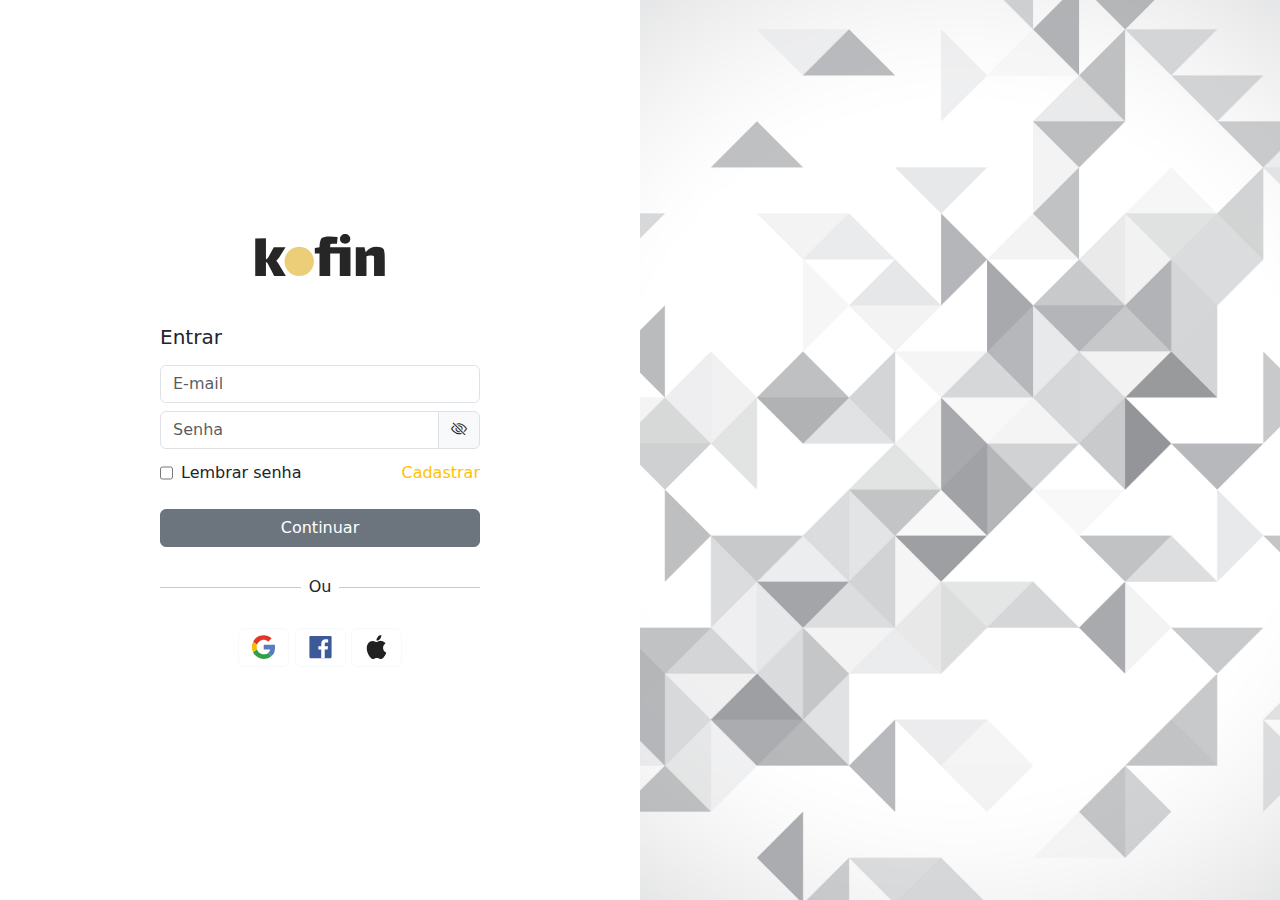
==== login.html @ 585d82e6 "feat: fintech project kofin" ====
<!DOCTYPE html>
<html lang="en">
  <head>
    <meta charset="UTF-8" />
    <meta name="viewport" content="width=device-width, initial-scale=1.0" />
    <title>kofin · Login</title>
    <link rel="stylesheet" href="./css/bootstrap.css" />
    <link rel="stylesheet" href="./css/style.css" />
    <link href="https://cdn.jsdelivr.net/npm/bootstrap-icons/font/bootstrap-icons.css" rel="stylesheet" />
  </head>
  <body>
    <div class="container-fluid vh-100 d-flex p-0">
      <div class="container text-center d-flex flex-column justify-content-center align-items-center gap-5 vh-100 p-0">
        <a href="./index.html"><img src="./assets/logo-black.svg" alt="Logo" id="logo" /></a>
        <div class="d-flex flex-column w-50">
          <div class="d-flex flex-column gap-2">
            <div class="text-start">
              <h5>Entrar</h5>
            </div>
            <div>
              <div class="d-grid gap-2">
                <input type="text" class="form-control" placeholder="E-mail" aria-label="E-mail" />
                <div class="input-group mb-1">
                  <input type="text" class="form-control" placeholder="Senha" aria-label="Senha" />
                  <span class="input-group-text">
                    <i class="bi bi-eye-slash"></i>
                  </span>
                </div>
                <div class="d-flex flex-column flex-lg-row justify-content-between gap-3 mb-3">
                  <div class="d-flex gap-2">
                    <input type="checkbox" id="ProcessingConsultantYN" value="0" />
                    <label
                      class="checkbox-inline fs-6 text-start"
                      aria-describedby="ProcessingConsultantYN"
                      id="lbProcessingConsultant"
                      for="ProcessingConsultantYN"
                      >Lembrar senha</label
                    >
                  </div>
                  <div>
                    <a href="./register.html" class="text-warning link-offset-2 link-underline link-underline-opacity-0">Cadastrar</a>
                  </div>
                </div>
              </div>
            </div>
            <button class="btn btn-secondary">Continuar</button>
          </div>
          <div class="d-flex align-items-center my-4">
            <hr class="flex-grow-1" />
            <span class="mx-2">Ou</span>
            <hr class="flex-grow-1" />
          </div>
          <div>
            <a href="#" type="button" class="btn btn-outline-light">
              <img src="./assets/devicon_google.svg" alt="Google Icon" />
            </a>
            <a href="#" type="button" class="btn btn-outline-light">
              <img src="./assets/devicon_facebook.svg" alt="Facebook Icon" />
            </a>
            <a href="#" type="button" class="btn btn-outline-light">
              <img src="./assets/simple-icons_apple.svg" alt="Apple Icon" />
            </a>
          </div>
        </div>
      </div>
      <div class="bg-dark w-100 d-none d-lg-block"><img src="./assets/geometric-pattern2.jpg" alt="Pattern" id="pattern" /></div>
    </div>
  </body>
</html>
---- css/style.css ----
#logo {
  max-width: 130px;
}

#pattern {
  width: 100%;
  height: 100%;
  object-fit: cover;
}
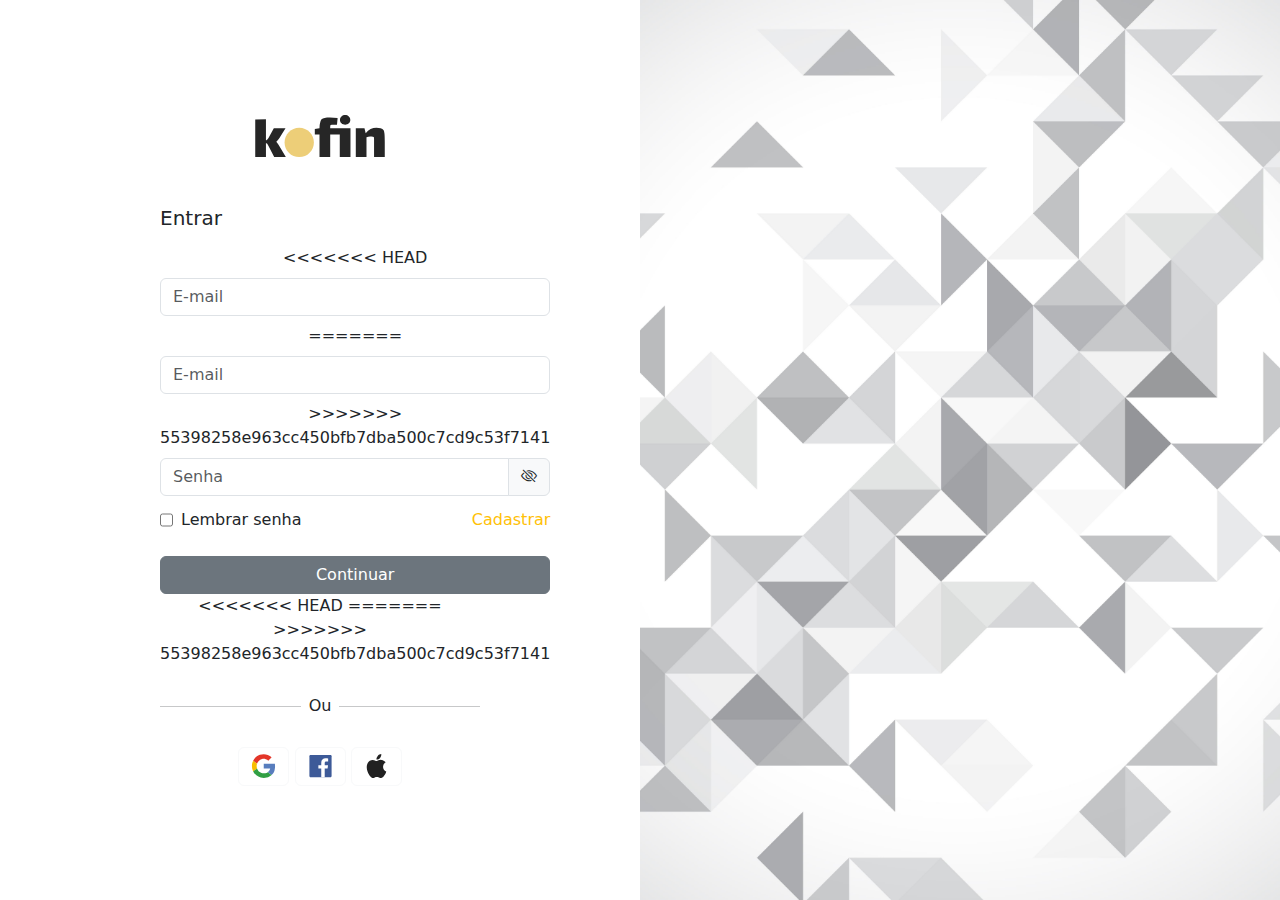
==== commit 0cf2f5ae: "Merge branch 'main' of https://github.com/matheusadriel2/kofin" ====
--- a/login.html
+++ b/login.html
@@ -18,12 +18,16 @@
               <h5>Entrar</h5>
             </div>
             <div>
-              <div class="d-grid gap-2">
-                <input type="text" class="form-control" placeholder="E-mail" aria-label="E-mail" />
+              <form class="d-grid gap-2" novalidate>
+<<<<<<< HEAD
+                <input type="email" class="form-control" placeholder="E-mail" aria-label="E-mail" required />
+=======
+                <input type="text" class="form-control" placeholder="E-mail" aria-label="E-mail" required />
+>>>>>>> 55398258e963cc450bfb7dba500c7cd9c53f7141
                 <div class="input-group mb-1">
-                  <input type="text" class="form-control" placeholder="Senha" aria-label="Senha" />
+                  <input type="password" class="form-control" placeholder="Senha" aria-label="Senha" id="password" required />
                   <span class="input-group-text">
-                    <i class="bi bi-eye-slash"></i>
+                    <i class="bi bi-eye-slash toggle-password" id="togglePassword"></i>
                   </span>
                 </div>
                 <div class="d-flex flex-column flex-lg-row justify-content-between gap-3 mb-3">
@@ -34,16 +38,31 @@
                       aria-describedby="ProcessingConsultantYN"
                       id="lbProcessingConsultant"
                       for="ProcessingConsultantYN"
-                      >Lembrar senha</label
                     >
+                      Lembrar senha
+                    </label>
                   </div>
                   <div>
                     <a href="./register.html" class="text-warning link-offset-2 link-underline link-underline-opacity-0">Cadastrar</a>
                   </div>
                 </div>
+                <button type="submit" id="submit" class="btn btn-secondary">Continuar</button>
+              </form>
+<<<<<<< HEAD
+              <div class="toast-container position-fixed top-0 end-0 p-3">
+                <div id="successToast" class="toast" role="alert" aria-live="assertive" aria-atomic="true">
+                  <div class="toast-header bg-success text-white">
+                    <strong class="me-auto">Sucesso!</strong>
+                    <button type="button" class="btn-close btn-close-white" data-bs-dismiss="toast" aria-label="Close"></button>
+                  </div>
+                  <div class="toast-body bg-success text-white">
+                    😁 Operação realizada com sucesso!
+                  </div>
+                </div>
               </div>
+=======
+>>>>>>> 55398258e963cc450bfb7dba500c7cd9c53f7141
             </div>
-            <button class="btn btn-secondary">Continuar</button>
           </div>
           <div class="d-flex align-items-center my-4">
             <hr class="flex-grow-1" />
@@ -65,5 +84,7 @@
       </div>
       <div class="bg-dark w-100 d-none d-lg-block"><img src="./assets/geometric-pattern2.jpg" alt="Pattern" id="pattern" /></div>
     </div>
+    <script src="./css/bootstrap.bundle.min.js"></script>
+    <script src="./scripts/script.js"></script>
   </body>
-</html>
+</html>--- a/css/style.css
+++ b/css/style.css
@@ -1,3 +1,22 @@
+* {
+  -webkit-user-select: none;
+  -moz-user-select: none;
+  -ms-user-select: none;
+  user-select: none;
+}
+
+input, textarea {
+  -webkit-user-select: text;
+  -moz-user-select: text;
+  -ms-user-select: text;
+  user-select: text;
+  cursor: text;
+}
+
+#togglePassword {
+  cursor: pointer;
+}
+
 #logo {
   max-width: 130px;
 }
@@ -6,4 +25,4 @@
   width: 100%;
   height: 100%;
   object-fit: cover;
-}
+}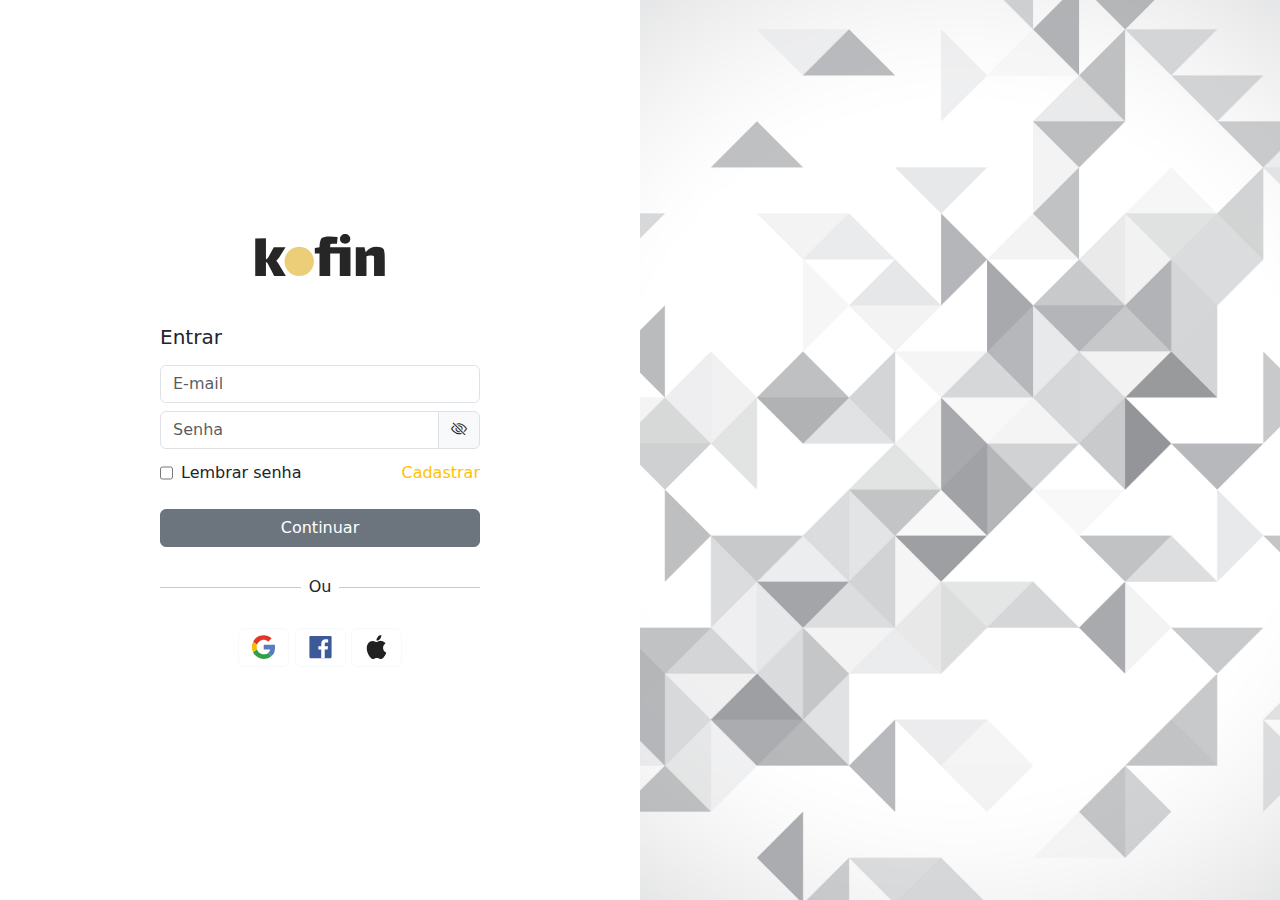
==== commit 8cf40bc6: "fix: interactive features" ====
--- a/login.html
+++ b/login.html
@@ -19,11 +19,7 @@
             </div>
             <div>
               <form class="d-grid gap-2" novalidate>
-<<<<<<< HEAD
                 <input type="email" class="form-control" placeholder="E-mail" aria-label="E-mail" required />
-=======
-                <input type="text" class="form-control" placeholder="E-mail" aria-label="E-mail" required />
->>>>>>> 55398258e963cc450bfb7dba500c7cd9c53f7141
                 <div class="input-group mb-1">
                   <input type="password" class="form-control" placeholder="Senha" aria-label="Senha" id="password" required />
                   <span class="input-group-text">
@@ -48,7 +44,6 @@
                 </div>
                 <button type="submit" id="submit" class="btn btn-secondary">Continuar</button>
               </form>
-<<<<<<< HEAD
               <div class="toast-container position-fixed top-0 end-0 p-3">
                 <div id="successToast" class="toast" role="alert" aria-live="assertive" aria-atomic="true">
                   <div class="toast-header bg-success text-white">
@@ -60,8 +55,6 @@
                   </div>
                 </div>
               </div>
-=======
->>>>>>> 55398258e963cc450bfb7dba500c7cd9c53f7141
             </div>
           </div>
           <div class="d-flex align-items-center my-4">
